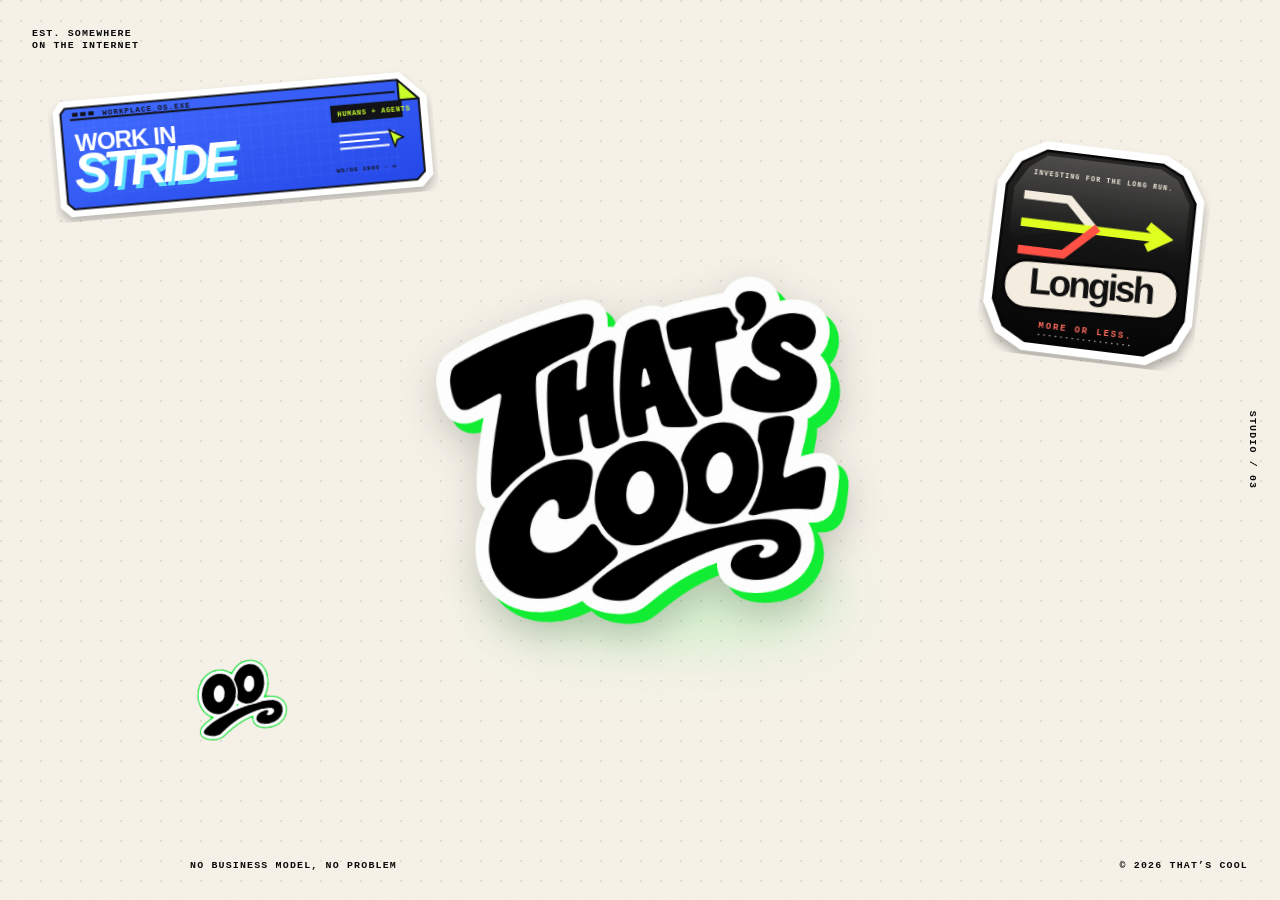
==== index.html @ 4ec1ab49 "That's Cool studio site — canon studio-kit design Implements the ui_kits/studio landing page from th" ====
<!doctype html>
<html lang="en">
  <head>
    <meta charset="UTF-8" />
    <meta name="viewport" content="width=device-width, initial-scale=1" />
    <meta
      name="description"
      content="That's Cool — a small studio making useful things for the internet."
    />
    <meta name="theme-color" content="#f6f2e8" />
    <title>That's Cool</title>
    <link rel="icon" href="assets/coolguy-favicon.png" type="image/png" sizes="256x256" />
    <link rel="apple-touch-icon" href="assets/coolguy-favicon.png" />
    <link rel="stylesheet" href="styles.css" />
  </head>
  <body>
    <a class="skip-link" href="#products">Skip to our products</a>

    <main class="page-shell">
      <p class="edge-note edge-note--top" aria-hidden="true">
        EST. SOMEWHERE<br />ON THE INTERNET
      </p>
      <p class="edge-note edge-note--side" aria-hidden="true">STUDIO / 03</p>
      <p class="edge-note edge-note--sass" data-sass aria-hidden="true">
        NO BUSINESS MODEL, NO PROBLEM
      </p>
      <p class="edge-note edge-note--bottom" aria-hidden="true">
        © 2026 THAT’S COOL
      </p>

      <section class="hero" aria-labelledby="page-title">
        <h1 id="page-title" class="visually-hidden">That's Cool</h1>
        <div class="hero-mark">
          <img
            class="hero-logo"
            src="assets/thatscool-logo.png"
            alt="That's Cool"
            width="1254"
            height="1254"
            fetchpriority="high"
          />
        </div>
      </section>

      <section class="products" id="products" aria-labelledby="products-title">
        <h2 id="products-title" class="visually-hidden">Products we’ve launched</h2>

        <article class="sticker-slot sticker-slot--stride">
          <h3 class="visually-hidden">STRIDE</h3>
          <a
            class="sticker sticker--stride"
            data-sticker
            href="stride/"
            aria-label="Open STRIDE — the living company operating system. Drag to move."
          >
            <img
              src="assets/stride-work-in-stride.svg"
              alt=""
              width="760"
              height="250"
              draggable="false"
            />
          </a>
        </article>

        <article class="sticker-slot sticker-slot--longish">
          <h3 class="visually-hidden">LONGISH</h3>
          <button
            class="sticker sticker--longish"
            data-sticker
            type="button"
            aria-label="Longish — an autonomous investment firm that researches and trades through Robinhood. Drag to move."
          >
            <img
              src="assets/longish-attitude-sticker.svg"
              alt=""
              width="480"
              height="480"
              draggable="false"
            />
          </button>
        </article>
      </section>

      <div class="sticker-slot sticker-slot--coolguy">
        <div class="bubble" data-bubble aria-hidden="true">
          THAT’S COOL<span class="bubble-tail"></span>
        </div>
        <button
          class="sticker sticker--coolguy"
          data-sticker
          data-bubble-toggle
          type="button"
          aria-label="Cool Guy — say hi. Drag to move."
        >
          <img
            src="assets/coolguy-sticker.png"
            alt=""
            width="1404"
            height="1404"
            draggable="false"
          />
        </button>
      </div>
    </main>

    <script src="script.js?v=studio-1" defer></script>
  </body>
</html>
---- styles.css ----
:root {
  /* Studio (landing) palette — canon: That's Cool design system tokens */
  --ink: #0a0a0a;
  --paper-studio: #f6f2e8;
  --acid-studio: #11ed32;
  /* Type — landing intentionally uses unfussy system faces */
  --sans-studio: Arial, Helvetica, sans-serif;
  --mono-studio: "Courier New", Courier, monospace;
  /* Motion */
  --ease-out: cubic-bezier(0.2, 0, 0, 1);
  --dur-fast: 160ms;
  --dur-med: 180ms;
  /* Background textures — quiet: felt, not seen first */
  --dots-studio:
    radial-gradient(circle at 1px 1px, rgba(10, 10, 10, 0.09) 1px, transparent 1.15px)
    0 0 / 20px 20px;
  --grain: url("data:image/svg+xml,%3Csvg xmlns='http://www.w3.org/2000/svg' width='140' height='140'%3E%3Cfilter id='n'%3E%3CfeTurbulence type='fractalNoise' baseFrequency='0.85' numOctaves='2' stitchTiles='stitch'/%3E%3CfeColorMatrix type='saturate' values='0'/%3E%3C/filter%3E%3Crect width='140' height='140' filter='url(%23n)' opacity='0.035'/%3E%3C/svg%3E");
}

*,
*::before,
*::after {
  box-sizing: border-box;
}

html {
  min-width: 320px;
  background: var(--paper-studio);
  color: var(--ink);
  scroll-behavior: smooth;
  -webkit-font-smoothing: antialiased;
  -moz-osx-font-smoothing: grayscale;
}

body {
  min-height: 100vh;
  min-height: 100svh;
  margin: 0;
  overflow-x: hidden;
  background: var(--grain), var(--dots-studio), var(--paper-studio);
  font-family: var(--sans-studio);
}

img {
  display: block;
  max-width: 100%;
}

.skip-link {
  position: fixed;
  z-index: 100;
  top: 24px;
  left: 24px;
  padding: 10px 14px;
  border-radius: 999px; /* canon exception: the skip-link pill */
  background: var(--ink);
  color: #fff;
  font-size: 0.75rem;
  font-weight: 700;
  letter-spacing: 0.08em;
  text-decoration: none;
  transform: translateY(-220%);
  transition: transform var(--dur-fast) var(--ease-out);
}

.skip-link:focus {
  transform: translateY(0);
}

.visually-hidden {
  position: absolute;
  width: 1px;
  height: 1px;
  padding: 0;
  margin: -1px;
  overflow: hidden;
  clip: rect(0, 0, 0, 0);
  white-space: nowrap;
  border: 0;
}

.edge-note {
  position: absolute;
  z-index: 7;
  margin: 0;
  pointer-events: none;
  color: var(--ink);
  font-family: var(--mono-studio);
  font-size: 0.62rem;
  font-weight: 700;
  line-height: 1.2;
  letter-spacing: 0.12em;
}

.edge-note--top {
  top: 28px;
  left: 32px;
}

.edge-note--side {
  top: 50%;
  right: 22px;
  writing-mode: vertical-rl;
  transform: translateY(-50%);
}

.edge-note--sass {
  bottom: 28px;
  left: 190px;
}

.edge-note--bottom {
  right: 32px;
  bottom: 28px;
}

.page-shell {
  position: relative;
  min-height: 100vh;
  min-height: 100svh;
  overflow: hidden;
  isolation: isolate;
}

.hero {
  position: absolute;
  z-index: 1;
  inset: 0;
  display: grid;
  place-items: center;
  pointer-events: none;
}

.hero-mark {
  position: relative;
  width: min(45vw, 54svh, 560px);
  min-width: 390px;
  animation: arrive 760ms var(--ease-out) both;
}

.hero-mark::after {
  position: absolute;
  z-index: -1;
  right: 8%;
  bottom: 10%;
  width: 72%;
  height: 18%;
  border-radius: 50%;
  background: rgba(17, 237, 50, 0.15);
  content: "";
  filter: blur(30px);
}

.hero-logo {
  width: 100%;
  height: auto;
  filter:
    drop-shadow(9px 10px 0 var(--acid-studio))
    drop-shadow(0 12px 18px rgba(32, 35, 37, 0.22));
  transform: rotate(-1.5deg);
}

/* Product stickers — scattered around the mark, every one slightly rotated */

.products {
  position: absolute;
  z-index: 2;
  inset: 0;
  pointer-events: none;
  animation: arrive 680ms 130ms var(--ease-out) both;
}

.sticker-slot {
  position: absolute;
  pointer-events: auto;
}

.sticker-slot--stride {
  top: 9%;
  left: 4%;
  width: min(30vw, 460px);
}

.sticker-slot--longish {
  top: 16%;
  right: 6%;
  width: min(17vw, 250px);
}

.sticker-slot--coolguy {
  z-index: 20;
  bottom: 14%;
  left: 13%;
  width: 150px;
  animation: arrive 680ms 260ms var(--ease-out) both;
}

.sticker {
  --base-rotation: 0deg;
  --counter-tilt: 2.5deg;
  --lift: 0px;
  appearance: none;
  position: relative;
  z-index: 1;
  display: block;
  width: 100%;
  padding: 0;
  border: 0;
  background: transparent;
  color: var(--ink);
  cursor: grab;
  font: inherit;
  touch-action: none;
  transform:
    translate3d(var(--drag-x, 0px), calc(var(--drag-y, 0px) + var(--lift)), 0)
    rotate(calc(var(--base-rotation) + var(--tilt-shift, 0deg)));
  transform-origin: 50% 50%;
  transition: transform var(--dur-med) var(--ease-out), filter var(--dur-med) var(--ease-out);
  user-select: none;
  text-decoration: none;
  -webkit-tap-highlight-color: transparent;
}

.sticker img {
  width: 100%;
  height: auto;
  pointer-events: none;
}

.sticker--stride {
  --base-rotation: -5deg;
}

.sticker--longish {
  --base-rotation: 7deg;
  --counter-tilt: -2.5deg;
}

.sticker--coolguy {
  --base-rotation: -6deg;
}

/* Hover: lift 5px and counter-rotate toward level — the sticker wobble.
   Kept applied while dragging so the lift never snaps mid-gesture. */
@media (hover: hover) {
  .sticker:hover {
    --lift: -5px;
    --tilt-shift: var(--counter-tilt);
  }
}

.sticker:focus-visible {
  outline: 3px solid var(--ink);
  outline-offset: 5px;
}

.sticker[data-dragging="true"] {
  z-index: 9;
  cursor: grabbing;
  filter: drop-shadow(0 8px 8px rgba(0, 0, 0, 0.16));
  transition-duration: 0ms;
}

/* Cool Guy's comic speech bubble — follows him while dragged */

.bubble {
  position: absolute;
  z-index: 21;
  bottom: calc(148px - var(--drag-y, 0px));
  left: calc(92px + var(--drag-x, 0px));
  padding: 10px 14px;
  border: 2px solid var(--ink);
  background: #fff;
  box-shadow: 4px 4px 0 var(--ink);
  font: 700 12px/1 var(--mono-studio);
  letter-spacing: 0.08em;
  white-space: nowrap;
  transform: rotate(-2deg) scale(0);
  transform-origin: 0 100%;
  transition: transform 220ms var(--ease-out);
  pointer-events: none;
}

.bubble[data-open="true"] {
  transform: rotate(-2deg) scale(1);
}

.bubble-tail {
  position: absolute;
  bottom: -9px;
  left: 10px;
  width: 14px;
  height: 14px;
  border-right: 2px solid var(--ink);
  border-bottom: 2px solid var(--ink);
  background: #fff;
  transform: rotate(45deg) skew(12deg, 12deg);
}

@keyframes arrive {
  from {
    opacity: 0;
    transform: translateY(18px);
  }
  to {
    opacity: 1;
    transform: translateY(0);
  }
}

@media (max-width: 640px) {
  .edge-note--top {
    top: 20px;
    left: 20px;
  }

  .edge-note--side {
    display: none;
  }

  .edge-note--sass {
    bottom: 44px;
    left: 20px;
  }

  .edge-note--bottom {
    right: 20px;
    bottom: 20px;
  }

  .hero-mark {
    width: min(78vw, 480px);
    min-width: 0;
  }

  .hero-logo {
    filter:
      drop-shadow(6px 7px 0 var(--acid-studio))
      drop-shadow(0 9px 14px rgba(32, 35, 37, 0.2));
  }

  .sticker-slot--stride {
    top: 6%;
    left: 3%;
    width: min(52vw, 320px);
  }

  .sticker-slot--longish {
    top: 15%;
    right: 4%;
    width: min(34vw, 185px);
  }

  .sticker-slot--coolguy {
    bottom: 15%;
    left: 8%;
    width: 112px;
  }

  .bubble {
    bottom: calc(112px - var(--drag-y, 0px));
    left: calc(64px + var(--drag-x, 0px));
  }
}

@media (prefers-reduced-motion: reduce) {
  html {
    scroll-behavior: auto;
  }

  .hero-mark,
  .products,
  .sticker-slot--coolguy {
    animation: none;
  }

  .skip-link,
  .sticker,
  .bubble {
    transition-duration: 0.01ms;
  }
}
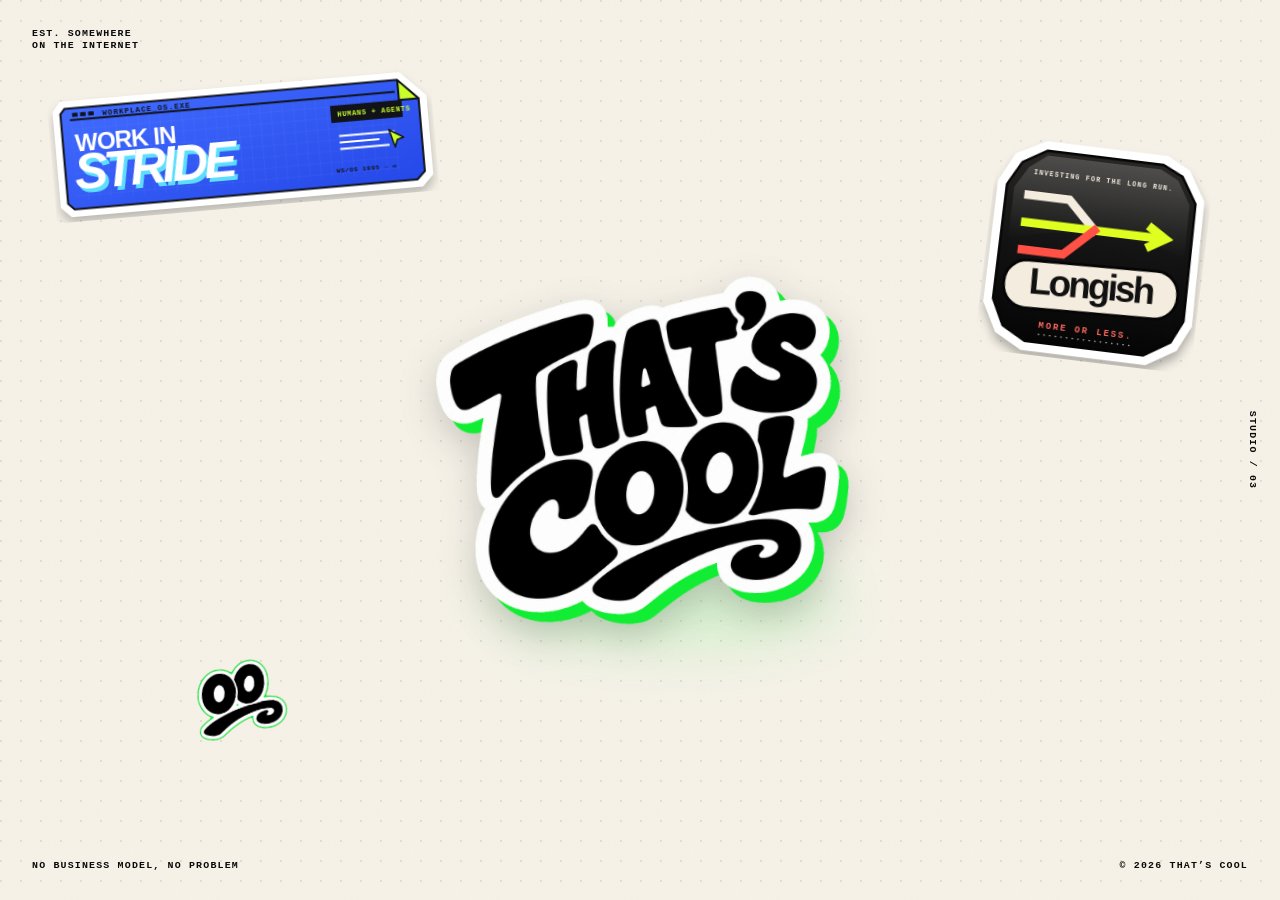
==== commit ea3223c9: "Fix STRIDE sticker drag, align sass note with top edge note Anchors native-drag by default, which hi" ====
--- a/index.html
+++ b/index.html
@@ -50,6 +50,7 @@
           <a
             class="sticker sticker--stride"
             data-sticker
+            draggable="false"
             href="stride/"
             aria-label="Open STRIDE — the living company operating system. Drag to move."
           >
--- a/styles.css
+++ b/styles.css
@@ -106,7 +106,7 @@
 
 .edge-note--sass {
   bottom: 28px;
-  left: 190px;
+  left: 32px;
 }
 
 .edge-note--bottom {
@@ -217,6 +217,7 @@
   transform-origin: 50% 50%;
   transition: transform var(--dur-med) var(--ease-out), filter var(--dur-med) var(--ease-out);
   user-select: none;
+  -webkit-user-drag: none;
   text-decoration: none;
   -webkit-tap-highlight-color: transparent;
 }
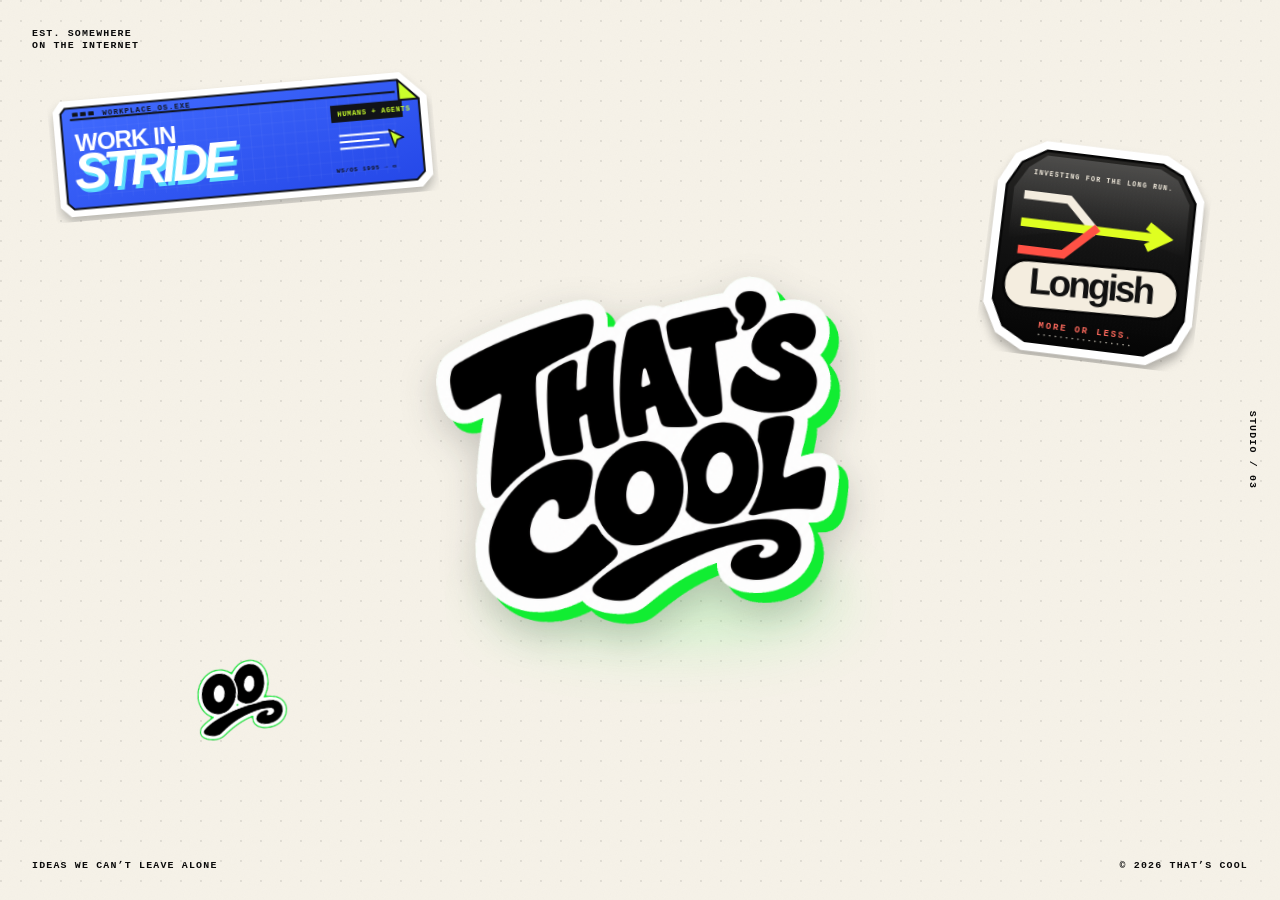
==== commit 68004740: "Pin sass edge note to IDEAS WE CAN'T LEAVE ALONE, drop rotation Co-Authored-By: Claude Fable 5 <nore" ====
--- a/index.html
+++ b/index.html
@@ -21,8 +21,8 @@
         EST. SOMEWHERE<br />ON THE INTERNET
       </p>
       <p class="edge-note edge-note--side" aria-hidden="true">STUDIO / 03</p>
-      <p class="edge-note edge-note--sass" data-sass aria-hidden="true">
-        NO BUSINESS MODEL, NO PROBLEM
+      <p class="edge-note edge-note--sass" aria-hidden="true">
+        IDEAS WE CAN’T LEAVE ALONE
       </p>
       <p class="edge-note edge-note--bottom" aria-hidden="true">
         © 2026 THAT’S COOL
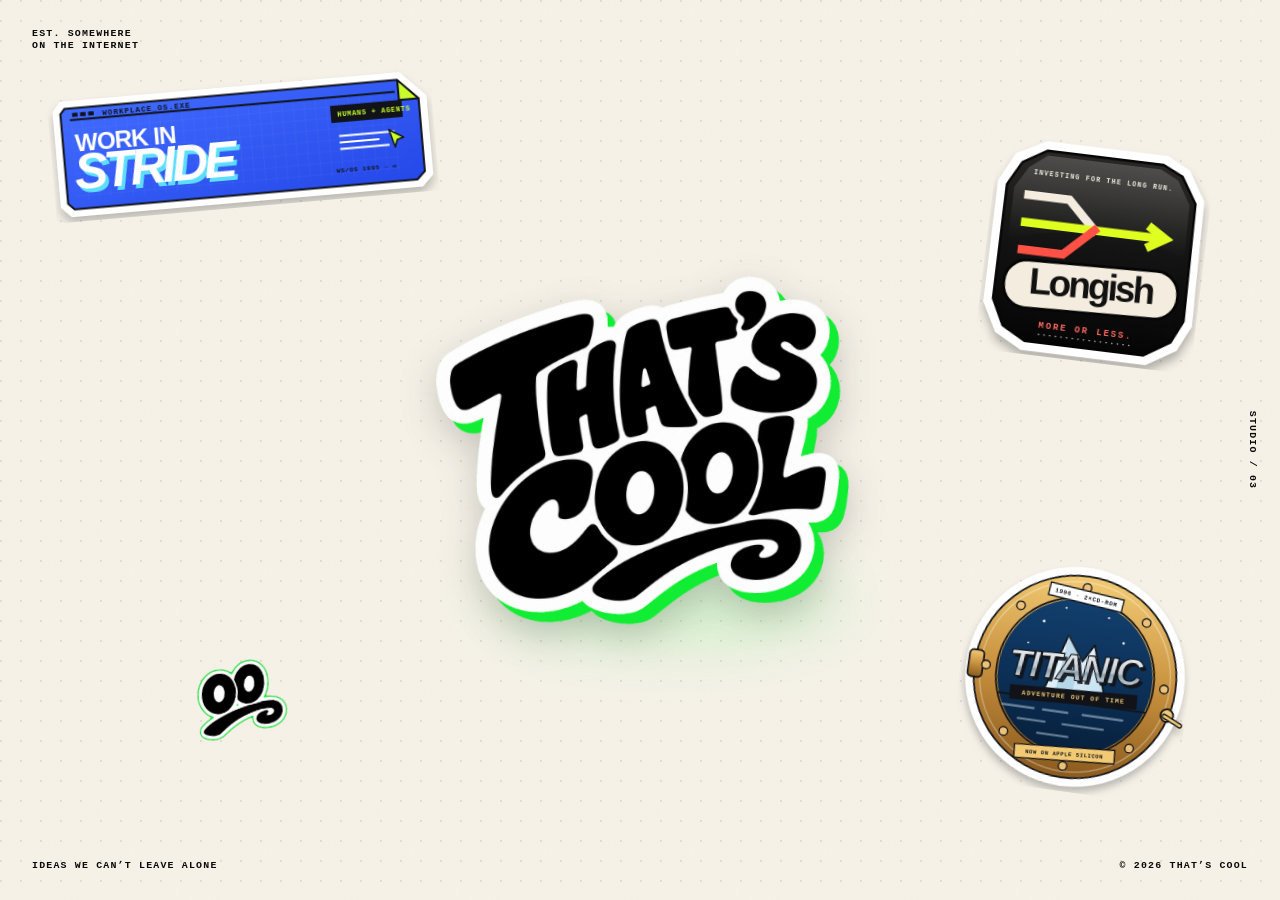
==== commit 9aae7bc9: "TITANIC product page + 90s porthole sticker New product: the Apple Silicon runtime for Titanic: Adve" ====
--- a/index.html
+++ b/index.html
@@ -64,6 +64,25 @@
           </a>
         </article>
 
+        <article class="sticker-slot sticker-slot--titanic">
+          <h3 class="visually-hidden">TITANIC</h3>
+          <a
+            class="sticker sticker--titanic"
+            data-sticker
+            draggable="false"
+            href="titanic/"
+            aria-label="Open TITANIC — the 1996 adventure, running on Apple Silicon. Drag to move."
+          >
+            <img
+              src="assets/titanic-sticker.svg"
+              alt=""
+              width="540"
+              height="540"
+              draggable="false"
+            />
+          </a>
+        </article>
+
         <article class="sticker-slot sticker-slot--longish">
           <h3 class="visually-hidden">LONGISH</h3>
           <button
--- a/styles.css
+++ b/styles.css
@@ -185,6 +185,12 @@
   top: 16%;
   right: 6%;
   width: min(17vw, 250px);
+}
+
+.sticker-slot--titanic {
+  right: 7%;
+  bottom: 12%;
+  width: min(18vw, 265px);
 }
 
 .sticker-slot--coolguy {
@@ -237,6 +243,11 @@
   --counter-tilt: -2.5deg;
 }
 
+.sticker--titanic {
+  --base-rotation: 8deg;
+  --counter-tilt: -3deg;
+}
+
 .sticker--coolguy {
   --base-rotation: -6deg;
 }
@@ -320,8 +331,10 @@
   }
 
   .edge-note--sass {
-    bottom: 44px;
+    bottom: 20px;
     left: 20px;
+    /* Leave room for the copyright on the shared baseline; wraps upward if tight. */
+    max-width: calc(100vw - 180px);
   }
 
   .edge-note--bottom {
@@ -352,6 +365,12 @@
     width: min(34vw, 185px);
   }
 
+  .sticker-slot--titanic {
+    right: 4%;
+    bottom: 21%;
+    width: min(36vw, 190px);
+  }
+
   .sticker-slot--coolguy {
     bottom: 15%;
     left: 8%;
